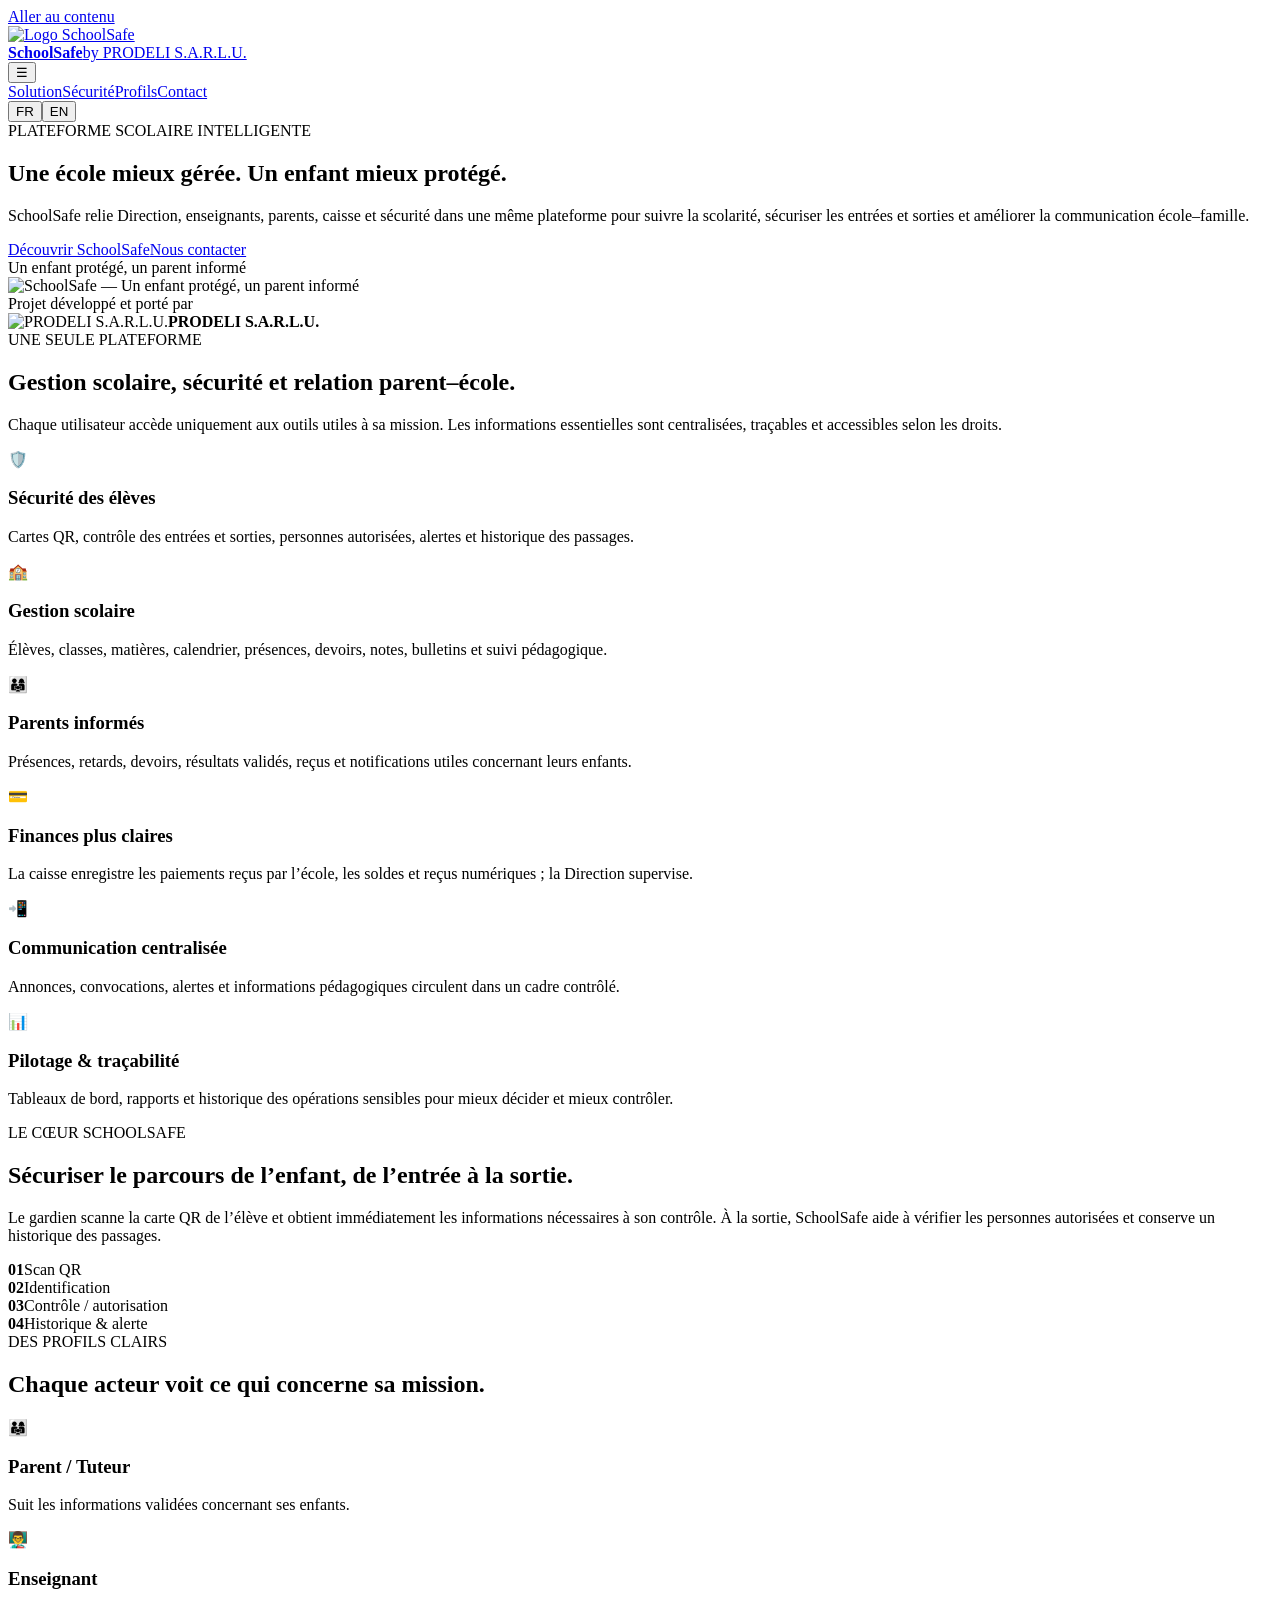
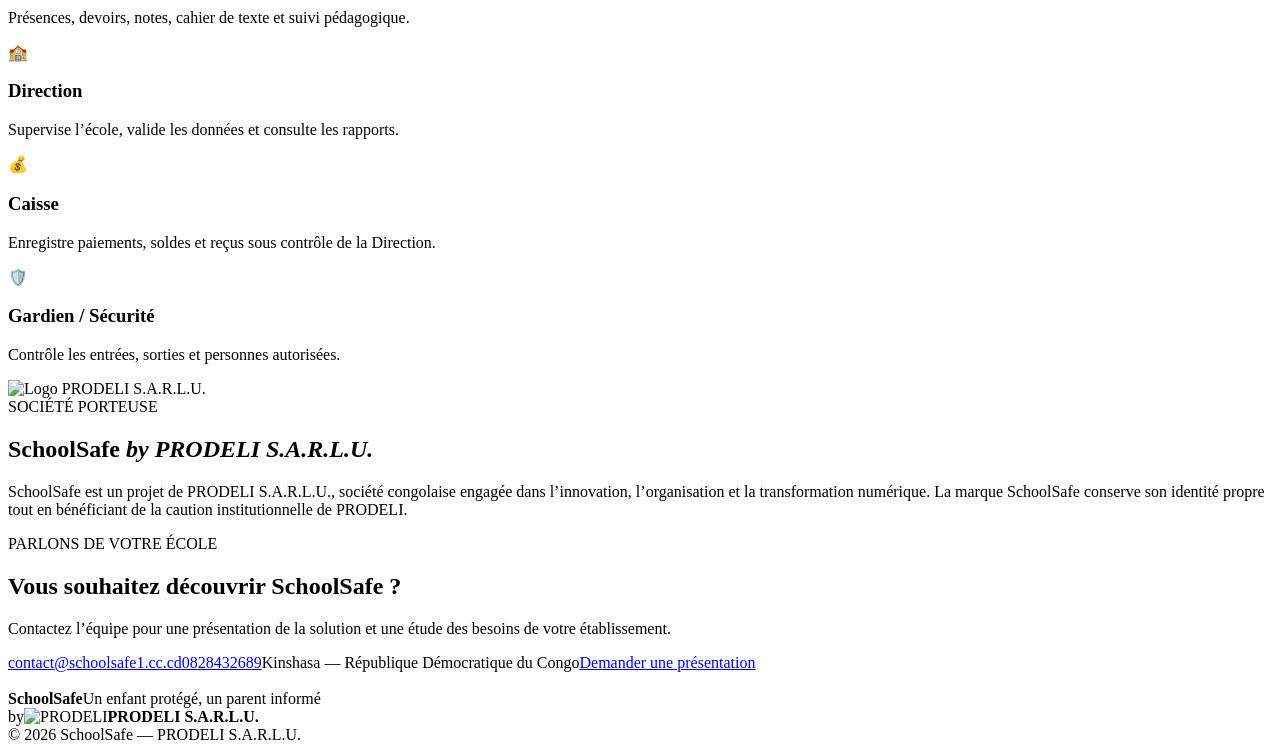
==== index.html @ 692575b2 "feat: add SchoolSafe public site" ====
<!doctype html>
<html lang="fr">
<head>
<meta charset="utf-8">
<meta name="viewport" content="width=device-width,initial-scale=1">
<title>SchoolSafe by PRODELI S.A.R.L.U. — Gestion scolaire & sécurité</title>
<meta name="description" content="SchoolSafe est une plateforme scolaire intelligente de gestion, de sécurité et de relation parent-école, portée par PRODELI S.A.R.L.U.">
<link rel="canonical" href="https://schoolsafe1.cc.cd/">
<meta property="og:title" content="SchoolSafe by PRODELI S.A.R.L.U.">
<meta property="og:description" content="Un enfant protégé, un parent informé. Gestion scolaire, QR, entrées/sorties, pédagogie, finances et communication.">
<meta property="og:url" content="https://schoolsafe1.cc.cd/">
<meta property="og:image" content="https://schoolsafe1.cc.cd/assets/images/schoolsafe-logo.jpg">
<meta name="theme-color" content="#071d49">
<link rel="icon" href="assets/images/schoolsafe-logo.jpg">
<link rel="stylesheet" href="assets/css/styles.css">
<script defer src="assets/js/main.js"></script>
</head>
<body>
<a class="skip" href="#main">Aller au contenu</a>
<header class="topbar"><div class="wrap nav"><a class="brand" href="#accueil"><img src="assets/images/schoolsafe-logo.jpg" alt="Logo SchoolSafe"><div><strong>SchoolSafe</strong><span>by PRODELI S.A.R.L.U.</span></div></a><button class="menu" aria-label="Ouvrir le menu">☰</button><nav class="links"><a href="#solution" data-fr="Solution" data-en="Solution">Solution</a><a href="#securite" data-fr="Sécurité" data-en="Safety">Sécurité</a><a href="#profils" data-fr="Profils" data-en="Profiles">Profils</a><a href="#contact" data-fr="Contact" data-en="Contact">Contact</a></nav><div class="lang"><button class="active" data-lang="fr">FR</button><button data-lang="en">EN</button></div></div></header>
<main id="main">
<section class="hero" id="accueil"><div class="wrap hero-grid"><div class="hero-copy"><div class="eyebrow" data-fr="PLATEFORME SCOLAIRE INTELLIGENTE" data-en="SMART SCHOOL PLATFORM">PLATEFORME SCOLAIRE INTELLIGENTE</div><h1 data-fr="Une école mieux gérée. Un enfant mieux protégé." data-en="A better managed school. A better protected child.">Une école mieux gérée. Un enfant mieux protégé.</h1><p class="lead" data-fr="SchoolSafe relie Direction, enseignants, parents, caisse et sécurité dans une même plateforme pour suivre la scolarité, sécuriser les entrées et sorties et améliorer la communication école–famille." data-en="SchoolSafe connects management, teachers, parents, finance and security in one platform to track schooling, secure arrivals and departures, and improve school-family communication.">SchoolSafe relie Direction, enseignants, parents, caisse et sécurité dans une même plateforme pour suivre la scolarité, sécuriser les entrées et sorties et améliorer la communication école–famille.</p><div class="cta-row"><a class="btn primary" href="#solution" data-fr="Découvrir SchoolSafe" data-en="Discover SchoolSafe">Découvrir SchoolSafe</a><a class="btn ghost" href="mailto:contact@schoolsafe1.cc.cd" data-fr="Nous contacter" data-en="Contact us">Nous contacter</a></div><div class="signature"><span data-fr="Un enfant protégé, un parent informé" data-en="A protected child, an informed parent">Un enfant protégé, un parent informé</span></div></div><div class="hero-visual"><div class="logo-card"><img src="assets/images/schoolsafe-logo.jpg" alt="SchoolSafe — Un enfant protégé, un parent informé"></div><div class="trust-card"><span data-fr="Projet développé et porté par" data-en="A project developed and backed by">Projet développé et porté par</span><div class="prodeli-lockup"><img src="assets/images/prodeli-logo-web.jpg" alt="PRODELI S.A.R.L.U."><strong>PRODELI S.A.R.L.U.</strong></div></div></div></div></section>
<section class="section" id="solution"><div class="wrap"><div class="section-head"><span class="kicker" data-fr="UNE SEULE PLATEFORME" data-en="ONE PLATFORM">UNE SEULE PLATEFORME</span><h2 data-fr="Gestion scolaire, sécurité et relation parent–école." data-en="School management, safety and parent-school connection.">Gestion scolaire, sécurité et relation parent–école.</h2><p data-fr="Chaque utilisateur accède uniquement aux outils utiles à sa mission. Les informations essentielles sont centralisées, traçables et accessibles selon les droits." data-en="Each user accesses only the tools relevant to their role. Essential information is centralized, traceable and available according to permissions.">Chaque utilisateur accède uniquement aux outils utiles à sa mission. Les informations essentielles sont centralisées, traçables et accessibles selon les droits.</p></div><div class="cards"><article><div class="icon">🛡️</div><h3 data-fr="Sécurité des élèves" data-en="Student safety">Sécurité des élèves</h3><p data-fr="Cartes QR, contrôle des entrées et sorties, personnes autorisées, alertes et historique des passages." data-en="QR cards, entry and exit control, authorized persons, alerts and passage history.">Cartes QR, contrôle des entrées et sorties, personnes autorisées, alertes et historique des passages.</p></article><article><div class="icon">🏫</div><h3 data-fr="Gestion scolaire" data-en="School management">Gestion scolaire</h3><p data-fr="Élèves, classes, matières, calendrier, présences, devoirs, notes, bulletins et suivi pédagogique." data-en="Students, classes, subjects, calendar, attendance, homework, grades, report cards and academic follow-up.">Élèves, classes, matières, calendrier, présences, devoirs, notes, bulletins et suivi pédagogique.</p></article><article><div class="icon">👨‍👩‍👧</div><h3 data-fr="Parents informés" data-en="Informed parents">Parents informés</h3><p data-fr="Présences, retards, devoirs, résultats validés, reçus et notifications utiles concernant leurs enfants." data-en="Attendance, lateness, homework, validated results, receipts and useful notifications about their children.">Présences, retards, devoirs, résultats validés, reçus et notifications utiles concernant leurs enfants.</p></article><article><div class="icon">💳</div><h3 data-fr="Finances plus claires" data-en="Clearer finances">Finances plus claires</h3><p data-fr="La caisse enregistre les paiements reçus par l’école, les soldes et reçus numériques ; la Direction supervise." data-en="The finance office records payments received by the school, balances and digital receipts; management supervises.">La caisse enregistre les paiements reçus par l’école, les soldes et reçus numériques ; la Direction supervise.</p></article><article><div class="icon">📲</div><h3 data-fr="Communication centralisée" data-en="Centralized communication">Communication centralisée</h3><p data-fr="Annonces, convocations, alertes et informations pédagogiques circulent dans un cadre contrôlé." data-en="Announcements, invitations, alerts and academic information circulate in a controlled environment.">Annonces, convocations, alertes et informations pédagogiques circulent dans un cadre contrôlé.</p></article><article><div class="icon">📊</div><h3 data-fr="Pilotage & traçabilité" data-en="Management & traceability">Pilotage & traçabilité</h3><p data-fr="Tableaux de bord, rapports et historique des opérations sensibles pour mieux décider et mieux contrôler." data-en="Dashboards, reports and history of sensitive operations for better decisions and control.">Tableaux de bord, rapports et historique des opérations sensibles pour mieux décider et mieux contrôler.</p></article></div></div></section>
<section class="section dark" id="securite"><div class="wrap split"><div><span class="kicker" data-fr="LE CŒUR SCHOOLSAFE" data-en="THE HEART OF SCHOOLSAFE">LE CŒUR SCHOOLSAFE</span><h2 data-fr="Sécuriser le parcours de l’enfant, de l’entrée à la sortie." data-en="Secure the child's journey, from arrival to departure.">Sécuriser le parcours de l’enfant, de l’entrée à la sortie.</h2><p data-fr="Le gardien scanne la carte QR de l’élève et obtient immédiatement les informations nécessaires à son contrôle. À la sortie, SchoolSafe aide à vérifier les personnes autorisées et conserve un historique des passages." data-en="The guard scans the student's QR card and immediately gets the information needed for control. At departure, SchoolSafe helps verify authorized persons and keeps a passage history.">Le gardien scanne la carte QR de l’élève et obtient immédiatement les informations nécessaires à son contrôle. À la sortie, SchoolSafe aide à vérifier les personnes autorisées et conserve un historique des passages.</p></div><div class="steps"><div><b>01</b><span data-fr="Scan QR" data-en="QR scan">Scan QR</span></div><div><b>02</b><span data-fr="Identification" data-en="Identification">Identification</span></div><div><b>03</b><span data-fr="Contrôle / autorisation" data-en="Control / authorization">Contrôle / autorisation</span></div><div><b>04</b><span data-fr="Historique & alerte" data-en="History & alert">Historique & alerte</span></div></div></div></section>
<section class="section" id="profils"><div class="wrap"><div class="section-head"><span class="kicker" data-fr="DES PROFILS CLAIRS" data-en="CLEAR USER PROFILES">DES PROFILS CLAIRS</span><h2 data-fr="Chaque acteur voit ce qui concerne sa mission." data-en="Each person sees what matters to their role.">Chaque acteur voit ce qui concerne sa mission.</h2></div><div class="profiles"><div><b>👨‍👩‍👧</b><h3 data-fr="Parent / Tuteur" data-en="Parent / Guardian">Parent / Tuteur</h3><p data-fr="Suit les informations validées concernant ses enfants." data-en="Tracks validated information about their children.">Suit les informations validées concernant ses enfants.</p></div><div><b>👨‍🏫</b><h3 data-fr="Enseignant" data-en="Teacher">Enseignant</h3><p data-fr="Présences, devoirs, notes, cahier de texte et suivi pédagogique." data-en="Attendance, homework, grades, class log and academic follow-up.">Présences, devoirs, notes, cahier de texte et suivi pédagogique.</p></div><div><b>🏫</b><h3 data-fr="Direction" data-en="Management">Direction</h3><p data-fr="Supervise l’école, valide les données et consulte les rapports." data-en="Supervises the school, validates data and reviews reports.">Supervise l’école, valide les données et consulte les rapports.</p></div><div><b>💰</b><h3 data-fr="Caisse" data-en="Finance">Caisse</h3><p data-fr="Enregistre paiements, soldes et reçus sous contrôle de la Direction." data-en="Records payments, balances and receipts under management control.">Enregistre paiements, soldes et reçus sous contrôle de la Direction.</p></div><div><b>🛡️</b><h3 data-fr="Gardien / Sécurité" data-en="Guard / Security">Gardien / Sécurité</h3><p data-fr="Contrôle les entrées, sorties et personnes autorisées." data-en="Controls entries, exits and authorized persons.">Contrôle les entrées, sorties et personnes autorisées.</p></div></div></div></section>
<section class="section prodeli"><div class="wrap prodeli-grid"><img src="assets/images/prodeli-logo-web.jpg" alt="Logo PRODELI S.A.R.L.U."><div><span class="kicker" data-fr="SOCIÉTÉ PORTEUSE" data-en="BACKING COMPANY">SOCIÉTÉ PORTEUSE</span><h2>SchoolSafe <em>by PRODELI S.A.R.L.U.</em></h2><p data-fr="SchoolSafe est un projet de PRODELI S.A.R.L.U., société congolaise engagée dans l’innovation, l’organisation et la transformation numérique. La marque SchoolSafe conserve son identité propre tout en bénéficiant de la caution institutionnelle de PRODELI." data-en="SchoolSafe is a project of PRODELI S.A.R.L.U., a Congolese company committed to innovation, organization and digital transformation. SchoolSafe keeps its own identity while benefiting from PRODELI's institutional backing.">SchoolSafe est un projet de PRODELI S.A.R.L.U., société congolaise engagée dans l’innovation, l’organisation et la transformation numérique. La marque SchoolSafe conserve son identité propre tout en bénéficiant de la caution institutionnelle de PRODELI.</p></div></div></section>
<section class="section contact" id="contact"><div class="wrap contact-grid"><div><span class="kicker" data-fr="PARLONS DE VOTRE ÉCOLE" data-en="LET'S TALK ABOUT YOUR SCHOOL">PARLONS DE VOTRE ÉCOLE</span><h2 data-fr="Vous souhaitez découvrir SchoolSafe ?" data-en="Would you like to discover SchoolSafe?">Vous souhaitez découvrir SchoolSafe ?</h2><p data-fr="Contactez l’équipe pour une présentation de la solution et une étude des besoins de votre établissement." data-en="Contact the team for a solution presentation and an assessment of your school's needs.">Contactez l’équipe pour une présentation de la solution et une étude des besoins de votre établissement.</p></div><div class="contact-card"><a href="mailto:contact@schoolsafe1.cc.cd">contact@schoolsafe1.cc.cd</a><a href="tel:+243828432689">0828432689</a><span>Kinshasa — République Démocratique du Congo</span><a class="btn primary" href="mailto:contact@schoolsafe1.cc.cd?subject=Demande%20de%20présentation%20SchoolSafe" data-fr="Demander une présentation" data-en="Request a presentation">Demander une présentation</a></div></div></section>
</main>
<footer><div class="wrap footer-grid"><div class="foot-brand"><img src="assets/images/schoolsafe-logo.jpg" alt=""><div><strong>SchoolSafe</strong><span>Un enfant protégé, un parent informé</span></div></div><div class="by"><span>by</span><img src="assets/images/prodeli-logo-web.jpg" alt="PRODELI"><strong>PRODELI S.A.R.L.U.</strong></div><div class="copy">© 2026 SchoolSafe — PRODELI S.A.R.L.U.</div></div></footer>
</body></html>
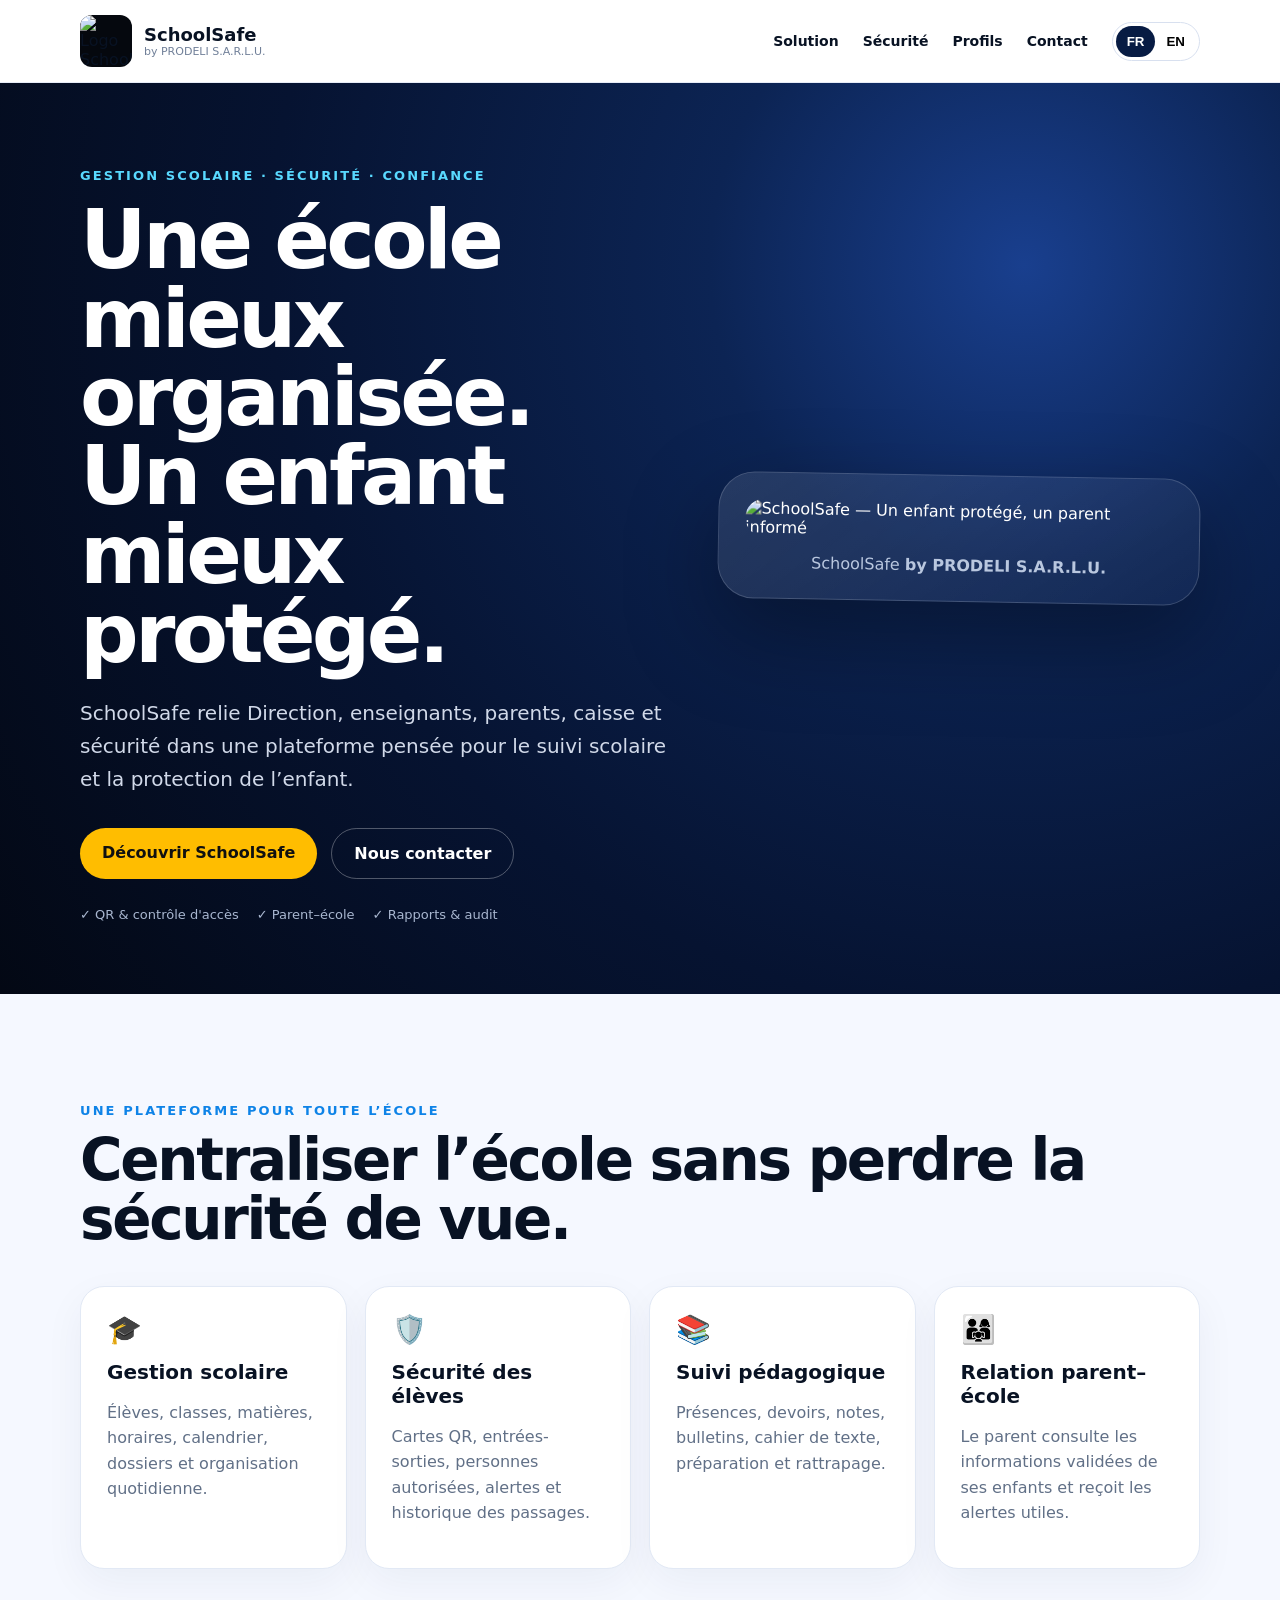
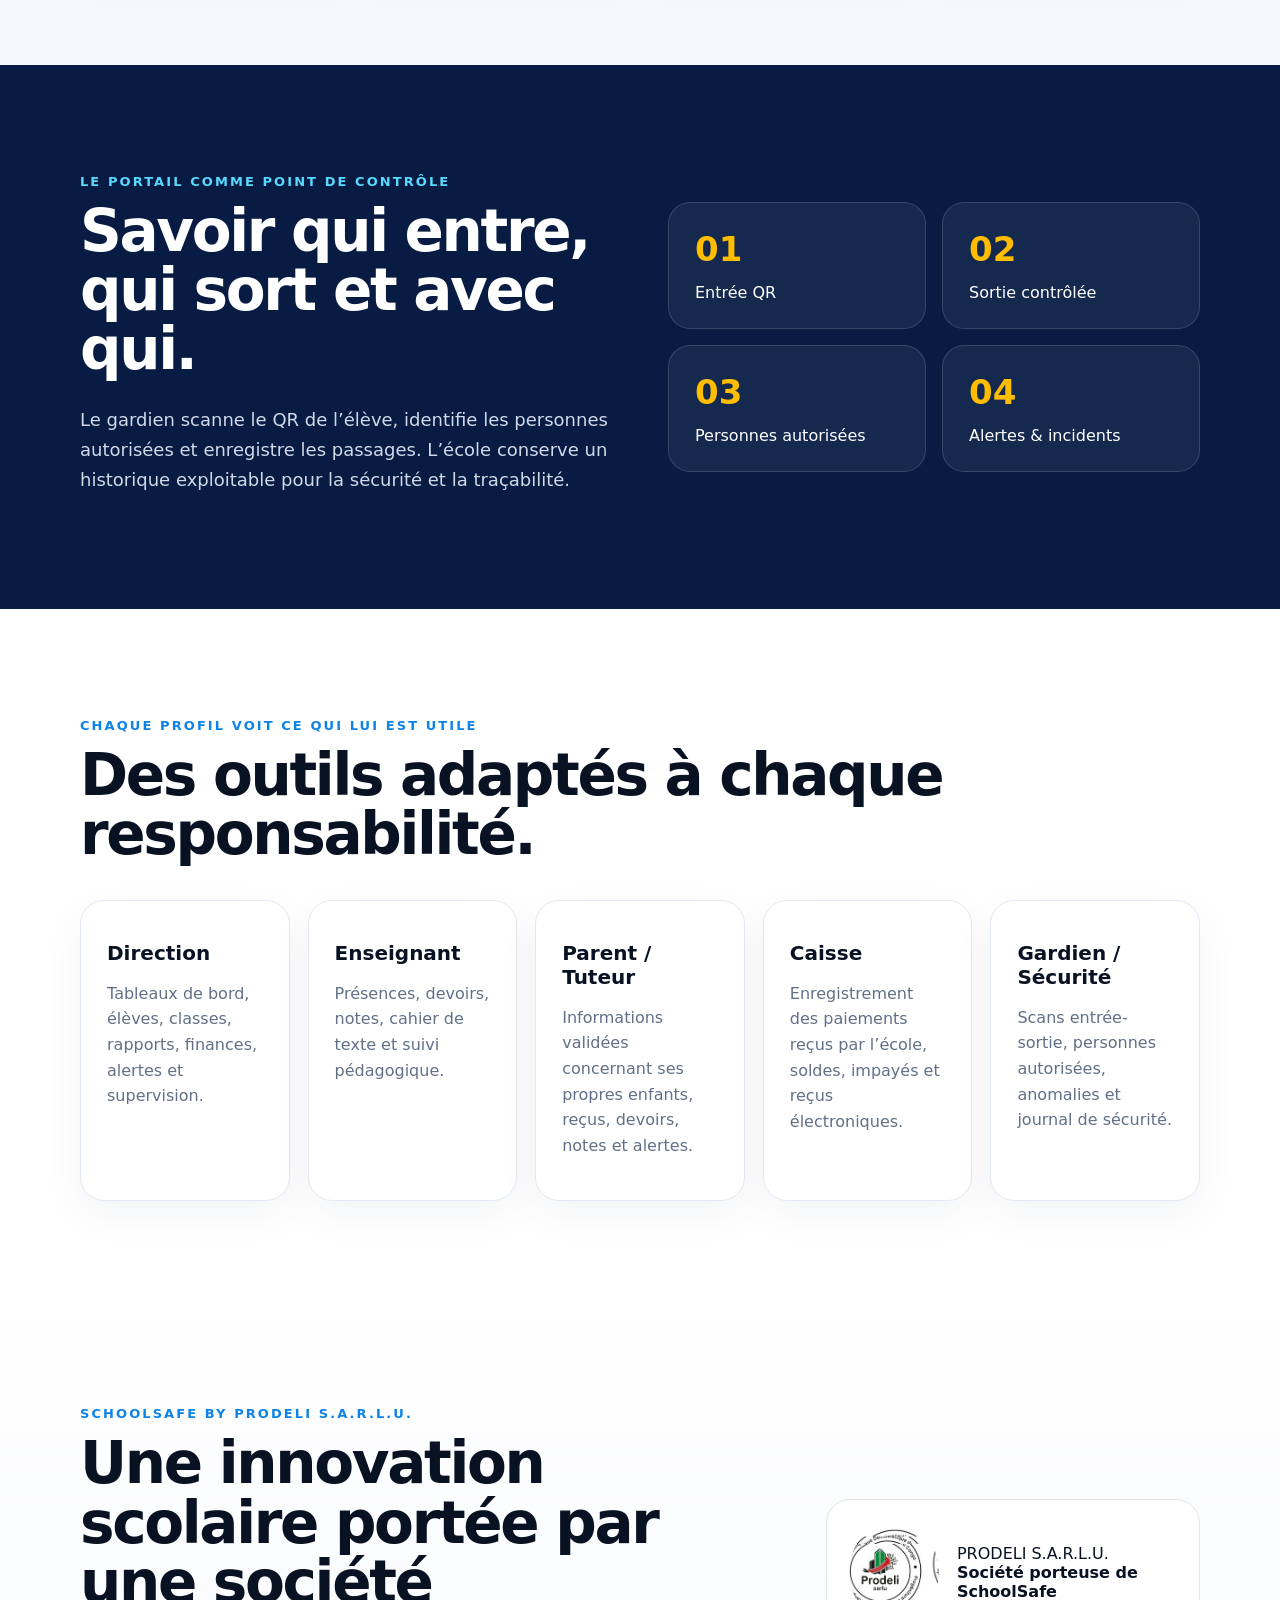
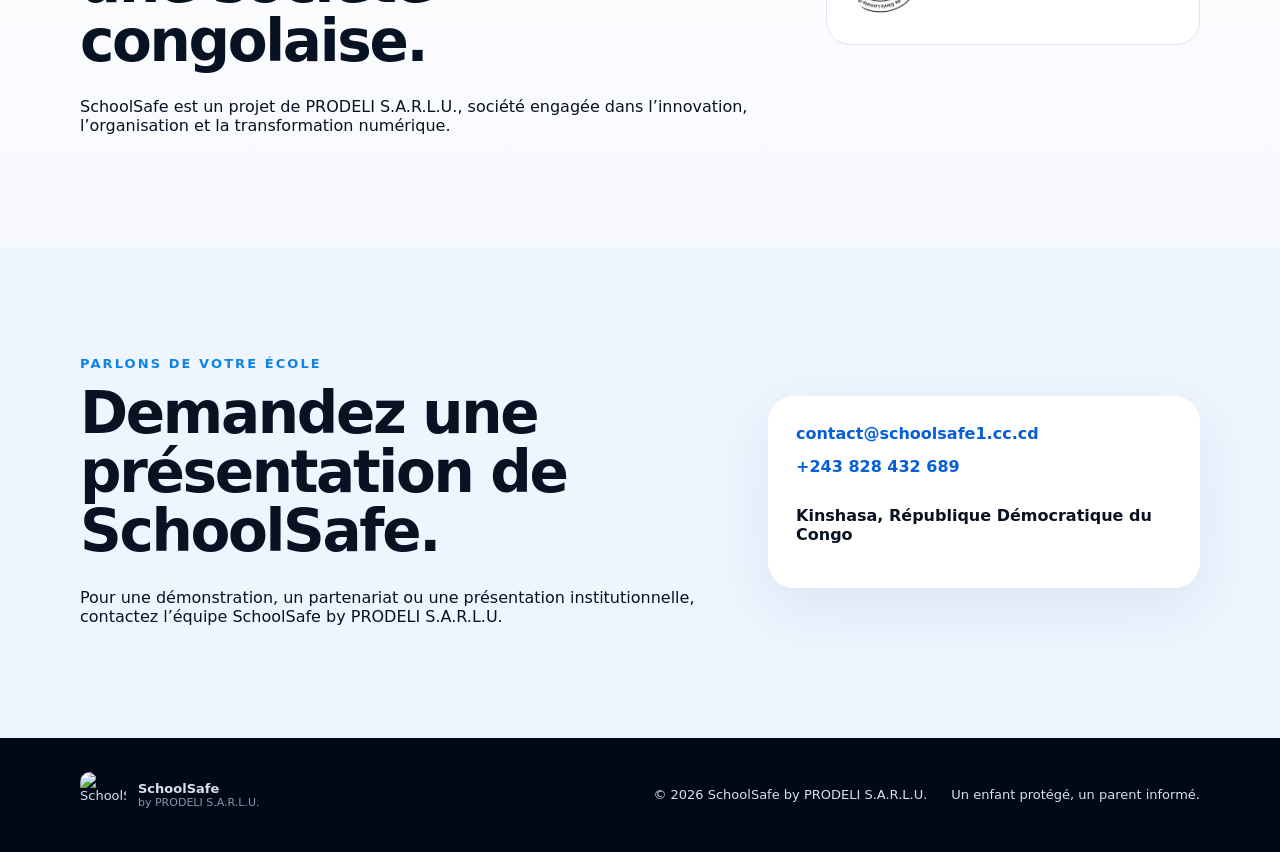
==== commit 672074bd: "feat: launch SchoolSafe by PRODELI website" ====
--- a/index.html
+++ b/index.html
@@ -3,28 +3,29 @@
 <head>
 <meta charset="utf-8">
 <meta name="viewport" content="width=device-width,initial-scale=1">
-<title>SchoolSafe by PRODELI S.A.R.L.U. — Gestion scolaire & sécurité</title>
-<meta name="description" content="SchoolSafe est une plateforme scolaire intelligente de gestion, de sécurité et de relation parent-école, portée par PRODELI S.A.R.L.U.">
+<title>SchoolSafe by PRODELI S.A.R.L.U. — Gestion scolaire et sécurité</title>
+<meta name="description" content="SchoolSafe, projet de PRODELI S.A.R.L.U., est une plateforme scolaire intelligente de gestion, sécurité des élèves et relation parent-école.">
 <link rel="canonical" href="https://schoolsafe1.cc.cd/">
-<meta property="og:title" content="SchoolSafe by PRODELI S.A.R.L.U.">
-<meta property="og:description" content="Un enfant protégé, un parent informé. Gestion scolaire, QR, entrées/sorties, pédagogie, finances et communication.">
-<meta property="og:url" content="https://schoolsafe1.cc.cd/">
-<meta property="og:image" content="https://schoolsafe1.cc.cd/assets/images/schoolsafe-logo.jpg">
-<meta name="theme-color" content="#071d49">
-<link rel="icon" href="assets/images/schoolsafe-logo.jpg">
+<meta name="theme-color" content="#071b43">
+<link rel="icon" href="assets/images/schoolsafe-logo.jpg" type="image/jpeg">
 <link rel="stylesheet" href="assets/css/styles.css">
-<script defer src="assets/js/main.js"></script>
+<script type="module" src="assets/js/main.js"></script>
 </head>
 <body>
-<a class="skip" href="#main">Aller au contenu</a>
-<header class="topbar"><div class="wrap nav"><a class="brand" href="#accueil"><img src="assets/images/schoolsafe-logo.jpg" alt="Logo SchoolSafe"><div><strong>SchoolSafe</strong><span>by PRODELI S.A.R.L.U.</span></div></a><button class="menu" aria-label="Ouvrir le menu">☰</button><nav class="links"><a href="#solution" data-fr="Solution" data-en="Solution">Solution</a><a href="#securite" data-fr="Sécurité" data-en="Safety">Sécurité</a><a href="#profils" data-fr="Profils" data-en="Profiles">Profils</a><a href="#contact" data-fr="Contact" data-en="Contact">Contact</a></nav><div class="lang"><button class="active" data-lang="fr">FR</button><button data-lang="en">EN</button></div></div></header>
-<main id="main">
-<section class="hero" id="accueil"><div class="wrap hero-grid"><div class="hero-copy"><div class="eyebrow" data-fr="PLATEFORME SCOLAIRE INTELLIGENTE" data-en="SMART SCHOOL PLATFORM">PLATEFORME SCOLAIRE INTELLIGENTE</div><h1 data-fr="Une école mieux gérée. Un enfant mieux protégé." data-en="A better managed school. A better protected child.">Une école mieux gérée. Un enfant mieux protégé.</h1><p class="lead" data-fr="SchoolSafe relie Direction, enseignants, parents, caisse et sécurité dans une même plateforme pour suivre la scolarité, sécuriser les entrées et sorties et améliorer la communication école–famille." data-en="SchoolSafe connects management, teachers, parents, finance and security in one platform to track schooling, secure arrivals and departures, and improve school-family communication.">SchoolSafe relie Direction, enseignants, parents, caisse et sécurité dans une même plateforme pour suivre la scolarité, sécuriser les entrées et sorties et améliorer la communication école–famille.</p><div class="cta-row"><a class="btn primary" href="#solution" data-fr="Découvrir SchoolSafe" data-en="Discover SchoolSafe">Découvrir SchoolSafe</a><a class="btn ghost" href="mailto:contact@schoolsafe1.cc.cd" data-fr="Nous contacter" data-en="Contact us">Nous contacter</a></div><div class="signature"><span data-fr="Un enfant protégé, un parent informé" data-en="A protected child, an informed parent">Un enfant protégé, un parent informé</span></div></div><div class="hero-visual"><div class="logo-card"><img src="assets/images/schoolsafe-logo.jpg" alt="SchoolSafe — Un enfant protégé, un parent informé"></div><div class="trust-card"><span data-fr="Projet développé et porté par" data-en="A project developed and backed by">Projet développé et porté par</span><div class="prodeli-lockup"><img src="assets/images/prodeli-logo-web.jpg" alt="PRODELI S.A.R.L.U."><strong>PRODELI S.A.R.L.U.</strong></div></div></div></div></section>
-<section class="section" id="solution"><div class="wrap"><div class="section-head"><span class="kicker" data-fr="UNE SEULE PLATEFORME" data-en="ONE PLATFORM">UNE SEULE PLATEFORME</span><h2 data-fr="Gestion scolaire, sécurité et relation parent–école." data-en="School management, safety and parent-school connection.">Gestion scolaire, sécurité et relation parent–école.</h2><p data-fr="Chaque utilisateur accède uniquement aux outils utiles à sa mission. Les informations essentielles sont centralisées, traçables et accessibles selon les droits." data-en="Each user accesses only the tools relevant to their role. Essential information is centralized, traceable and available according to permissions.">Chaque utilisateur accède uniquement aux outils utiles à sa mission. Les informations essentielles sont centralisées, traçables et accessibles selon les droits.</p></div><div class="cards"><article><div class="icon">🛡️</div><h3 data-fr="Sécurité des élèves" data-en="Student safety">Sécurité des élèves</h3><p data-fr="Cartes QR, contrôle des entrées et sorties, personnes autorisées, alertes et historique des passages." data-en="QR cards, entry and exit control, authorized persons, alerts and passage history.">Cartes QR, contrôle des entrées et sorties, personnes autorisées, alertes et historique des passages.</p></article><article><div class="icon">🏫</div><h3 data-fr="Gestion scolaire" data-en="School management">Gestion scolaire</h3><p data-fr="Élèves, classes, matières, calendrier, présences, devoirs, notes, bulletins et suivi pédagogique." data-en="Students, classes, subjects, calendar, attendance, homework, grades, report cards and academic follow-up.">Élèves, classes, matières, calendrier, présences, devoirs, notes, bulletins et suivi pédagogique.</p></article><article><div class="icon">👨‍👩‍👧</div><h3 data-fr="Parents informés" data-en="Informed parents">Parents informés</h3><p data-fr="Présences, retards, devoirs, résultats validés, reçus et notifications utiles concernant leurs enfants." data-en="Attendance, lateness, homework, validated results, receipts and useful notifications about their children.">Présences, retards, devoirs, résultats validés, reçus et notifications utiles concernant leurs enfants.</p></article><article><div class="icon">💳</div><h3 data-fr="Finances plus claires" data-en="Clearer finances">Finances plus claires</h3><p data-fr="La caisse enregistre les paiements reçus par l’école, les soldes et reçus numériques ; la Direction supervise." data-en="The finance office records payments received by the school, balances and digital receipts; management supervises.">La caisse enregistre les paiements reçus par l’école, les soldes et reçus numériques ; la Direction supervise.</p></article><article><div class="icon">📲</div><h3 data-fr="Communication centralisée" data-en="Centralized communication">Communication centralisée</h3><p data-fr="Annonces, convocations, alertes et informations pédagogiques circulent dans un cadre contrôlé." data-en="Announcements, invitations, alerts and academic information circulate in a controlled environment.">Annonces, convocations, alertes et informations pédagogiques circulent dans un cadre contrôlé.</p></article><article><div class="icon">📊</div><h3 data-fr="Pilotage & traçabilité" data-en="Management & traceability">Pilotage & traçabilité</h3><p data-fr="Tableaux de bord, rapports et historique des opérations sensibles pour mieux décider et mieux contrôler." data-en="Dashboards, reports and history of sensitive operations for better decisions and control.">Tableaux de bord, rapports et historique des opérations sensibles pour mieux décider et mieux contrôler.</p></article></div></div></section>
-<section class="section dark" id="securite"><div class="wrap split"><div><span class="kicker" data-fr="LE CŒUR SCHOOLSAFE" data-en="THE HEART OF SCHOOLSAFE">LE CŒUR SCHOOLSAFE</span><h2 data-fr="Sécuriser le parcours de l’enfant, de l’entrée à la sortie." data-en="Secure the child's journey, from arrival to departure.">Sécuriser le parcours de l’enfant, de l’entrée à la sortie.</h2><p data-fr="Le gardien scanne la carte QR de l’élève et obtient immédiatement les informations nécessaires à son contrôle. À la sortie, SchoolSafe aide à vérifier les personnes autorisées et conserve un historique des passages." data-en="The guard scans the student's QR card and immediately gets the information needed for control. At departure, SchoolSafe helps verify authorized persons and keeps a passage history.">Le gardien scanne la carte QR de l’élève et obtient immédiatement les informations nécessaires à son contrôle. À la sortie, SchoolSafe aide à vérifier les personnes autorisées et conserve un historique des passages.</p></div><div class="steps"><div><b>01</b><span data-fr="Scan QR" data-en="QR scan">Scan QR</span></div><div><b>02</b><span data-fr="Identification" data-en="Identification">Identification</span></div><div><b>03</b><span data-fr="Contrôle / autorisation" data-en="Control / authorization">Contrôle / autorisation</span></div><div><b>04</b><span data-fr="Historique & alerte" data-en="History & alert">Historique & alerte</span></div></div></div></section>
-<section class="section" id="profils"><div class="wrap"><div class="section-head"><span class="kicker" data-fr="DES PROFILS CLAIRS" data-en="CLEAR USER PROFILES">DES PROFILS CLAIRS</span><h2 data-fr="Chaque acteur voit ce qui concerne sa mission." data-en="Each person sees what matters to their role.">Chaque acteur voit ce qui concerne sa mission.</h2></div><div class="profiles"><div><b>👨‍👩‍👧</b><h3 data-fr="Parent / Tuteur" data-en="Parent / Guardian">Parent / Tuteur</h3><p data-fr="Suit les informations validées concernant ses enfants." data-en="Tracks validated information about their children.">Suit les informations validées concernant ses enfants.</p></div><div><b>👨‍🏫</b><h3 data-fr="Enseignant" data-en="Teacher">Enseignant</h3><p data-fr="Présences, devoirs, notes, cahier de texte et suivi pédagogique." data-en="Attendance, homework, grades, class log and academic follow-up.">Présences, devoirs, notes, cahier de texte et suivi pédagogique.</p></div><div><b>🏫</b><h3 data-fr="Direction" data-en="Management">Direction</h3><p data-fr="Supervise l’école, valide les données et consulte les rapports." data-en="Supervises the school, validates data and reviews reports.">Supervise l’école, valide les données et consulte les rapports.</p></div><div><b>💰</b><h3 data-fr="Caisse" data-en="Finance">Caisse</h3><p data-fr="Enregistre paiements, soldes et reçus sous contrôle de la Direction." data-en="Records payments, balances and receipts under management control.">Enregistre paiements, soldes et reçus sous contrôle de la Direction.</p></div><div><b>🛡️</b><h3 data-fr="Gardien / Sécurité" data-en="Guard / Security">Gardien / Sécurité</h3><p data-fr="Contrôle les entrées, sorties et personnes autorisées." data-en="Controls entries, exits and authorized persons.">Contrôle les entrées, sorties et personnes autorisées.</p></div></div></div></section>
-<section class="section prodeli"><div class="wrap prodeli-grid"><img src="assets/images/prodeli-logo-web.jpg" alt="Logo PRODELI S.A.R.L.U."><div><span class="kicker" data-fr="SOCIÉTÉ PORTEUSE" data-en="BACKING COMPANY">SOCIÉTÉ PORTEUSE</span><h2>SchoolSafe <em>by PRODELI S.A.R.L.U.</em></h2><p data-fr="SchoolSafe est un projet de PRODELI S.A.R.L.U., société congolaise engagée dans l’innovation, l’organisation et la transformation numérique. La marque SchoolSafe conserve son identité propre tout en bénéficiant de la caution institutionnelle de PRODELI." data-en="SchoolSafe is a project of PRODELI S.A.R.L.U., a Congolese company committed to innovation, organization and digital transformation. SchoolSafe keeps its own identity while benefiting from PRODELI's institutional backing.">SchoolSafe est un projet de PRODELI S.A.R.L.U., société congolaise engagée dans l’innovation, l’organisation et la transformation numérique. La marque SchoolSafe conserve son identité propre tout en bénéficiant de la caution institutionnelle de PRODELI.</p></div></div></section>
-<section class="section contact" id="contact"><div class="wrap contact-grid"><div><span class="kicker" data-fr="PARLONS DE VOTRE ÉCOLE" data-en="LET'S TALK ABOUT YOUR SCHOOL">PARLONS DE VOTRE ÉCOLE</span><h2 data-fr="Vous souhaitez découvrir SchoolSafe ?" data-en="Would you like to discover SchoolSafe?">Vous souhaitez découvrir SchoolSafe ?</h2><p data-fr="Contactez l’équipe pour une présentation de la solution et une étude des besoins de votre établissement." data-en="Contact the team for a solution presentation and an assessment of your school's needs.">Contactez l’équipe pour une présentation de la solution et une étude des besoins de votre établissement.</p></div><div class="contact-card"><a href="mailto:contact@schoolsafe1.cc.cd">contact@schoolsafe1.cc.cd</a><a href="tel:+243828432689">0828432689</a><span>Kinshasa — République Démocratique du Congo</span><a class="btn primary" href="mailto:contact@schoolsafe1.cc.cd?subject=Demande%20de%20présentation%20SchoolSafe" data-fr="Demander une présentation" data-en="Request a presentation">Demander une présentation</a></div></div></section>
+<header class="nav-wrap">
+<nav class="nav shell">
+<a class="brand" href="#accueil" aria-label="SchoolSafe accueil"><img src="assets/images/schoolsafe-logo.jpg" alt="Logo SchoolSafe"><span><strong>SchoolSafe</strong><small>by PRODELI S.A.R.L.U.</small></span></a>
+<button class="menu-btn" aria-label="Ouvrir le menu" aria-expanded="false">☰</button>
+<div class="nav-links" id="navLinks"><a href="#solution" data-i18n="nav.solution">Solution</a><a href="#securite" data-i18n="nav.security">Sécurité</a><a href="#profils" data-i18n="nav.profiles">Profils</a><a href="#contact" data-i18n="nav.contact">Contact</a></div>
+<div class="lang" role="group" aria-label="Langue"><button data-lang="fr" class="active">FR</button><button data-lang="en">EN</button></div>
+</nav></header>
+<main>
+<section class="hero" id="accueil"><div class="shell hero-grid"><div class="hero-copy"><p class="eyebrow" data-i18n="hero.eyebrow">GESTION SCOLAIRE · SÉCURITÉ · CONFIANCE</p><h1 data-i18n="hero.title">Une école mieux organisée. Un enfant mieux protégé.</h1><p class="lead" data-i18n="hero.lead">SchoolSafe relie Direction, enseignants, parents, caisse et sécurité dans une plateforme pensée pour le suivi scolaire et la protection de l’enfant.</p><div class="cta-row"><a class="btn primary" href="#solution" data-i18n="hero.cta1">Découvrir SchoolSafe</a><a class="btn ghost" href="#contact" data-i18n="hero.cta2">Nous contacter</a></div><div class="trust"><span>✓ QR & contrôle d'accès</span><span>✓ Parent–école</span><span>✓ Rapports & audit</span></div></div><div class="hero-art"><div class="logo-card"><img src="assets/images/schoolsafe-logo.jpg" alt="SchoolSafe — Un enfant protégé, un parent informé"><p>SchoolSafe <strong>by PRODELI S.A.R.L.U.</strong></p></div></div></div></section>
+<section class="section" id="solution"><div class="shell"><p class="eyebrow" data-i18n="solution.eyebrow">UNE PLATEFORME POUR TOUTE L'ÉCOLE</p><h2 data-i18n="solution.title">Centraliser l’école sans perdre la sécurité de vue.</h2><div class="cards four"><article><div class="icon">🎓</div><h3 data-i18n="cards.management.title">Gestion scolaire</h3><p data-i18n="cards.management.text">Élèves, classes, matières, horaires, calendrier, dossiers et organisation quotidienne.</p></article><article><div class="icon">🛡️</div><h3 data-i18n="cards.security.title">Sécurité des élèves</h3><p data-i18n="cards.security.text">Cartes QR, entrées-sorties, personnes autorisées, alertes et historique des passages.</p></article><article><div class="icon">📚</div><h3 data-i18n="cards.pedagogy.title">Suivi pédagogique</h3><p data-i18n="cards.pedagogy.text">Présences, devoirs, notes, bulletins, cahier de texte, préparation et rattrapage.</p></article><article><div class="icon">👨‍👩‍👧</div><h3 data-i18n="cards.parent.title">Relation parent–école</h3><p data-i18n="cards.parent.text">Le parent consulte les informations validées de ses enfants et reçoit les alertes utiles.</p></article></div></div></section>
+<section class="section dark" id="securite"><div class="shell split"><div><p class="eyebrow" data-i18n="security.eyebrow">LE PORTAIL COMME POINT DE CONTRÔLE</p><h2 data-i18n="security.title">Savoir qui entre, qui sort et avec qui.</h2><p class="lead small" data-i18n="security.text">Le gardien scanne le QR de l’élève, identifie les personnes autorisées et enregistre les passages. L’école conserve un historique exploitable pour la sécurité et la traçabilité.</p></div><div class="security-panel"><div><b>01</b><span data-i18n="security.items.entry">Entrée QR</span></div><div><b>02</b><span data-i18n="security.items.exit">Sortie contrôlée</span></div><div><b>03</b><span data-i18n="security.items.people">Personnes autorisées</span></div><div><b>04</b><span data-i18n="security.items.alerts">Alertes & incidents</span></div></div></div></section>
+<section class="section" id="profils"><div class="shell"><p class="eyebrow" data-i18n="profiles.eyebrow">CHAQUE PROFIL VOIT CE QUI LUI EST UTILE</p><h2 data-i18n="profiles.title">Des outils adaptés à chaque responsabilité.</h2><div class="cards profiles"><article><h3>Direction</h3><p data-i18n="profiles.direction">Tableaux de bord, élèves, classes, rapports, finances, alertes et supervision.</p></article><article><h3 data-i18n="profiles.teacherTitle">Enseignant</h3><p data-i18n="profiles.teacher">Présences, devoirs, notes, cahier de texte et suivi pédagogique.</p></article><article><h3 data-i18n="profiles.parentTitle">Parent / Tuteur</h3><p data-i18n="profiles.parent">Informations validées concernant ses propres enfants, reçus, devoirs, notes et alertes.</p></article><article><h3 data-i18n="profiles.cashTitle">Caisse</h3><p data-i18n="profiles.cash">Enregistrement des paiements reçus par l’école, soldes, impayés et reçus électroniques.</p></article><article><h3 data-i18n="profiles.guardTitle">Gardien / Sécurité</h3><p data-i18n="profiles.guard">Scans entrée-sortie, personnes autorisées, anomalies et journal de sécurité.</p></article></div></div></section>
+<section class="section brand-section"><div class="shell brand-grid"><div><p class="eyebrow">SCHOOLSAFE BY PRODELI S.A.R.L.U.</p><h2 data-i18n="brand.title">Une innovation scolaire portée par une société congolaise.</h2><p data-i18n="brand.text">SchoolSafe est un projet de PRODELI S.A.R.L.U., société engagée dans l’innovation, l’organisation et la transformation numérique.</p></div><div class="prodeli-card"><img src="assets/images/prodeli-logo.jpg" alt="Logo PRODELI S.A.R.L.U."><p>PRODELI S.A.R.L.U.<br><strong data-i18n="brand.signature">Société porteuse de SchoolSafe</strong></p></div></div></section>
+<section class="section contact" id="contact"><div class="shell contact-grid"><div><p class="eyebrow" data-i18n="contact.eyebrow">PARLONS DE VOTRE ÉCOLE</p><h2 data-i18n="contact.title">Demandez une présentation de SchoolSafe.</h2><p data-i18n="contact.text">Pour une démonstration, un partenariat ou une présentation institutionnelle, contactez l’équipe SchoolSafe by PRODELI S.A.R.L.U.</p></div><div class="contact-card"><a href="mailto:contact@schoolsafe1.cc.cd">contact@schoolsafe1.cc.cd</a><a href="tel:+243828432689">+243 828 432 689</a><p>Kinshasa, République Démocratique du Congo</p></div></div></section>
 </main>
-<footer><div class="wrap footer-grid"><div class="foot-brand"><img src="assets/images/schoolsafe-logo.jpg" alt=""><div><strong>SchoolSafe</strong><span>Un enfant protégé, un parent informé</span></div></div><div class="by"><span>by</span><img src="assets/images/prodeli-logo-web.jpg" alt="PRODELI"><strong>PRODELI S.A.R.L.U.</strong></div><div class="copy">© 2026 SchoolSafe — PRODELI S.A.R.L.U.</div></div></footer>
+<footer><div class="shell footer-grid"><div class="footer-brand"><img src="assets/images/schoolsafe-logo.jpg" alt="SchoolSafe"><div><strong>SchoolSafe</strong><span>by PRODELI S.A.R.L.U.</span></div></div><p>© 2026 SchoolSafe by PRODELI S.A.R.L.U.</p><p data-i18n="footer.tagline">Un enfant protégé, un parent informé.</p></div></footer>
 </body></html>
--- a/assets/css/styles.css
+++ b/assets/css/styles.css
@@ -0,0 +1 @@
+:root{--navy:#071b43;--blue:#0d5fe9;--gold:#ffbd00;--cyan:#59d9ff;--ink:#081223;--muted:#617087;--bg:#f5f8ff;--white:#fff;--radius:24px}*{box-sizing:border-box}html{scroll-behavior:smooth}body{margin:0;font-family:Inter,ui-sans-serif,system-ui,-apple-system,Segoe UI,Roboto,Arial,sans-serif;color:var(--ink);background:#fff}a{text-decoration:none;color:inherit}.shell{width:min(1120px,calc(100% - 32px));margin:auto}.nav-wrap{position:sticky;top:0;z-index:50;background:rgba(255,255,255,.92);backdrop-filter:blur(16px);border-bottom:1px solid #e7ecf7}.nav{height:82px;display:flex;align-items:center;gap:24px}.brand{display:flex;align-items:center;gap:12px;margin-right:auto}.brand img{width:52px;height:52px;object-fit:contain;border-radius:12px;background:#05080e}.brand span{display:grid}.brand strong{font-size:18px}.brand small{font-size:11px;color:#718099}.nav-links{display:flex;gap:24px;font-weight:700;font-size:14px}.lang{display:flex;border:1px solid #d8e0ef;border-radius:999px;padding:3px}.lang button{border:0;background:none;padding:8px 11px;border-radius:999px;font-weight:800}.lang button.active{background:var(--navy);color:white}.menu-btn{display:none;border:0;background:#eef3ff;border-radius:14px;font-size:24px;padding:9px 13px}.hero{background:radial-gradient(circle at 80% 20%,#193f8e 0,#0c2454 25%,#061331 60%,#030814 100%);color:white;overflow:hidden}.hero-grid{min-height:680px;display:grid;grid-template-columns:1.1fr .9fr;align-items:center;gap:48px;padding:72px 0}.eyebrow{font-size:13px;letter-spacing:.16em;font-weight:900;color:#0e83e7}.hero .eyebrow,.dark .eyebrow{color:var(--cyan)}h1{font-size:clamp(48px,7vw,82px);line-height:.96;margin:18px 0 24px;letter-spacing:-.045em}h2{font-size:clamp(34px,5vw,58px);line-height:1.02;letter-spacing:-.04em;margin:12px 0 26px}.lead{font-size:20px;line-height:1.65;color:#d1d9e9;max-width:680px}.lead.small{font-size:18px}.cta-row{display:flex;gap:14px;flex-wrap:wrap;margin-top:32px}.btn{padding:15px 22px;border-radius:999px;font-weight:900}.primary{background:var(--gold);color:#101010}.ghost{border:1px solid rgba(255,255,255,.3);color:white}.trust{display:flex;gap:18px;flex-wrap:wrap;margin-top:28px;font-size:13px;color:#a9b7d0}.hero-art{display:grid;place-items:center}.logo-card{background:linear-gradient(145deg,rgba(255,255,255,.11),rgba(255,255,255,.03));border:1px solid rgba(255,255,255,.16);border-radius:36px;padding:26px;box-shadow:0 35px 90px rgba(0,0,0,.35);transform:rotate(1deg)}.logo-card img{width:min(100%,480px);display:block;border-radius:24px}.logo-card p{text-align:center;margin:16px 0 0;color:#b9c7df}.section{padding:96px 0}.section:nth-of-type(2){background:var(--bg)}.cards{display:grid;gap:18px;margin-top:36px}.cards.four{grid-template-columns:repeat(4,1fr)}.cards article{border:1px solid #e2e9f5;border-radius:var(--radius);padding:26px;background:#fff;box-shadow:0 14px 40px rgba(16,39,82,.05)}.cards article h3{font-size:20px;margin:14px 0 10px}.cards article p{color:var(--muted);line-height:1.6}.icon{font-size:28px}.dark{background:var(--navy);color:white}.split{display:grid;grid-template-columns:1fr 1fr;gap:56px;align-items:center}.security-panel{display:grid;grid-template-columns:1fr 1fr;gap:16px}.security-panel div{border:1px solid rgba(255,255,255,.14);background:rgba(255,255,255,.06);border-radius:22px;padding:26px;display:grid;gap:14px}.security-panel b{font-size:34px;color:var(--gold)}.profiles{grid-template-columns:repeat(5,1fr)}.brand-section{background:linear-gradient(180deg,#fff,#f7f9fd)}.brand-grid{display:grid;grid-template-columns:1.3fr .7fr;gap:50px;align-items:center}.prodeli-card{display:flex;align-items:center;gap:18px;padding:22px;border:1px solid #e0e5ef;border-radius:24px;background:#fff}.prodeli-card img{width:100px;height:100px;object-fit:contain;border-radius:50%}.contact{background:#eef5ff}.contact-grid{display:grid;grid-template-columns:1.2fr .8fr;gap:40px;align-items:center}.contact-card{background:white;border-radius:26px;padding:28px;display:grid;gap:14px;font-weight:800;box-shadow:0 20px 60px rgba(12,37,80,.08)}.contact-card a{color:#075fd8}footer{background:#020816;color:#d8e0ee;padding:34px 0}.footer-grid{display:grid;grid-template-columns:1fr auto auto;gap:24px;align-items:center;font-size:13px}.footer-brand{display:flex;align-items:center;gap:12px}.footer-brand img{width:46px;height:46px;object-fit:contain;border-radius:10px}.footer-brand div{display:grid}.footer-brand span{color:#8796af;font-size:11px}@media(max-width:900px){.nav-links{display:none;position:absolute;top:82px;left:16px;right:16px;background:#fff;border:1px solid #e3e9f4;border-radius:20px;padding:18px;flex-direction:column;box-shadow:0 18px 50px rgba(0,0,0,.1)}.nav-links.open{display:flex}.menu-btn{display:block}.hero-grid,.split,.brand-grid,.contact-grid{grid-template-columns:1fr}.hero-grid{padding:56px 0}.hero-art{order:-1}.logo-card{max-width:520px}.cards.four,.profiles{grid-template-columns:1fr 1fr}.footer-grid{grid-template-columns:1fr}.nav{gap:10px}.brand small{display:none}}@media(max-width:560px){.shell{width:min(100% - 24px,1120px)}.nav{height:72px}.brand img{width:44px;height:44px}.brand strong{font-size:16px}.hero-grid{min-height:auto;gap:28px;padding:34px 0 58px}.logo-card{padding:10px;border-radius:24px}.logo-card img{border-radius:18px}.logo-card p{font-size:12px}.hero-copy h1{font-size:48px}.lead{font-size:17px}.section{padding:70px 0}.cards.four,.profiles,.security-panel{grid-template-columns:1fr}.btn{width:100%;text-align:center}.trust{display:grid}.prodeli-card{align-items:flex-start}.prodeli-card img{width:74px;height:74px}}
